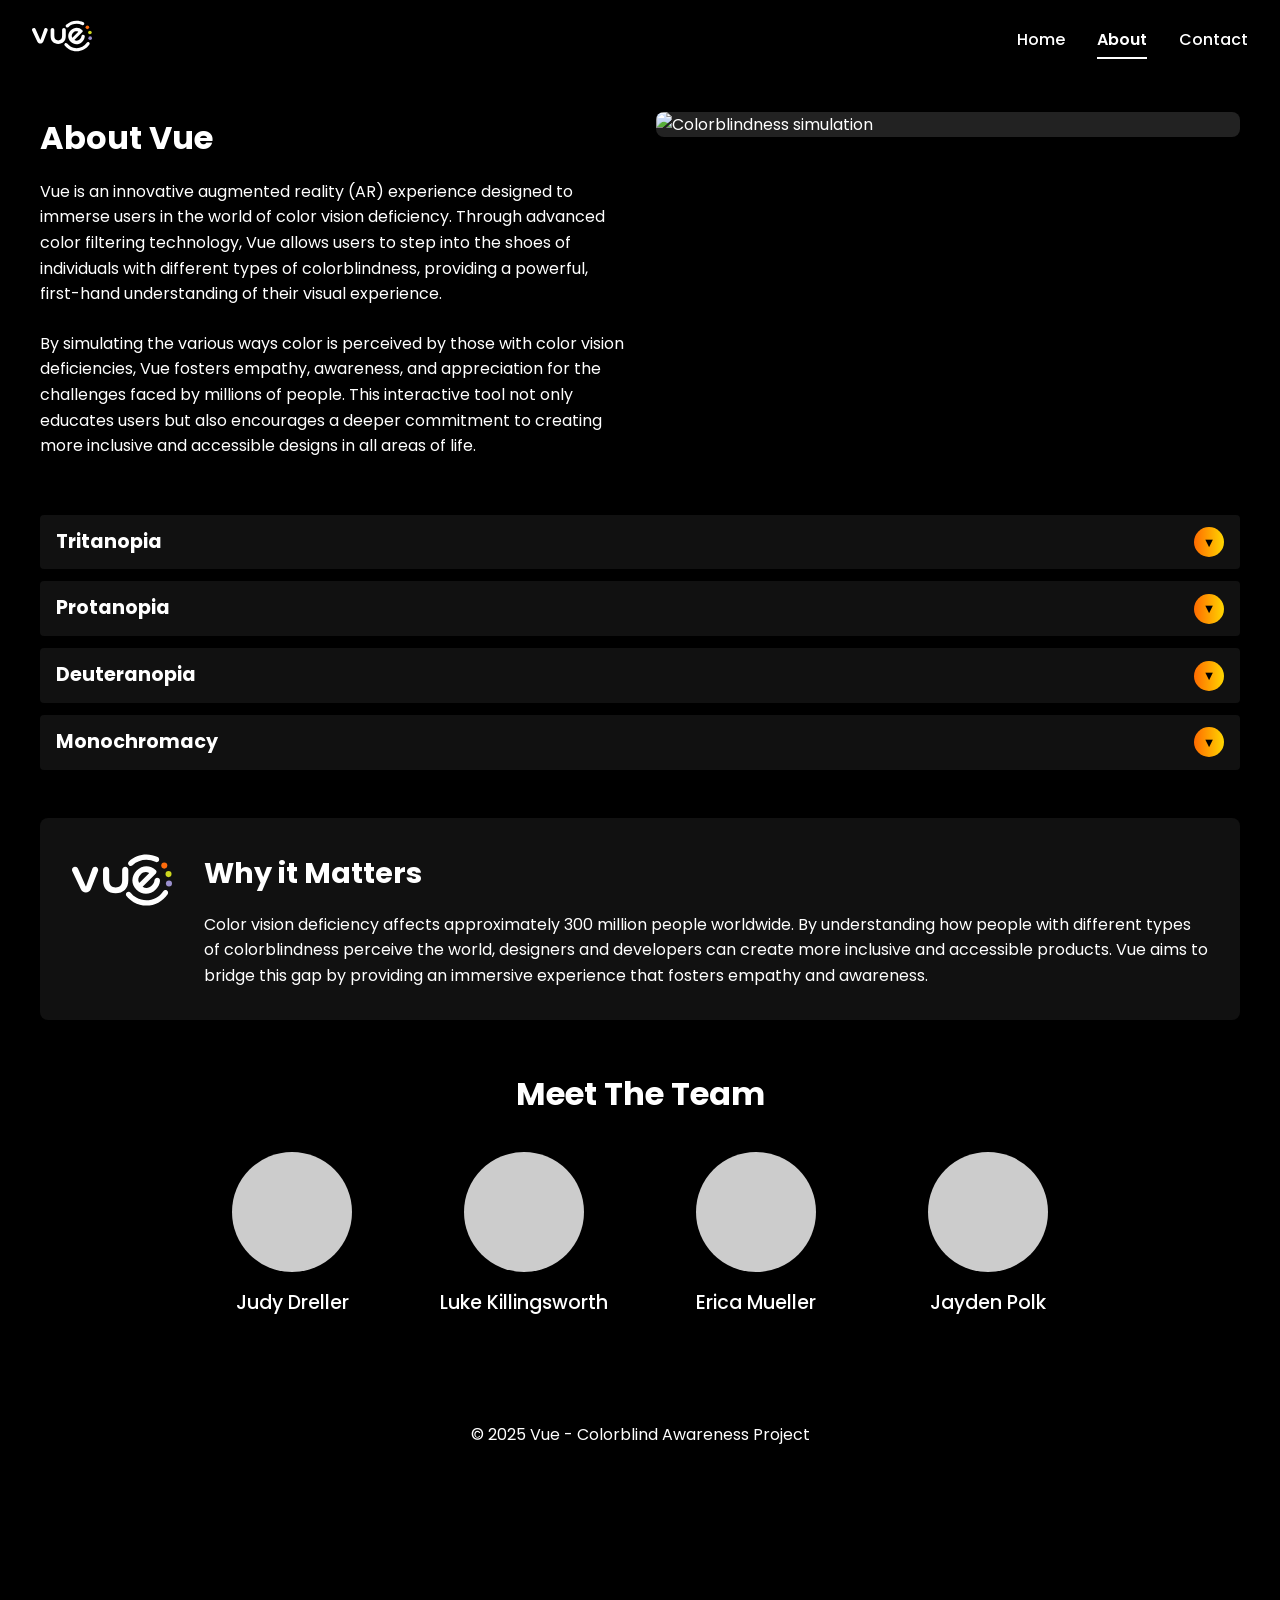
==== about.html @ 512e099f "updated thing" ====
<!DOCTYPE html>
<html lang="en">
<head>
    <meta charset="UTF-8">
    <meta name="viewport" content="width=device-width, initial-scale=1.0">
    <title>About - Vue Colorblind Awareness</title>
    <link rel="stylesheet" href="styles.css">
    <link rel="preconnect" href="https://fonts.googleapis.com">
    <link rel="preconnect" href="https://fonts.gstatic.com" crossorigin>
    <link href="https://fonts.googleapis.com/css2?family=Poppins:wght@400;500;600;700&display=swap" rel="stylesheet">
</head>
<body>
    <header>
        <div class="logo">
            <a href="index.html">
                <img src="Vue.svg" alt="Vue Logo" width="60" height="40">
            </a>
        </div>
        <nav>
            <ul>
                <li><a href="index.html">Home</a></li>
                <li><a href="about.html" class="active">About</a></li>
                <li><a href="contact.html">Contact</a></li>
            </ul>
        </nav>
    </header>

    <main>
        <!-- About Page -->
        <section class="page active">
            <div class="content-container">
                <div class="content-left">
                    <h2>About Vue</h2>
                    <p>Vue is an innovative augmented reality (AR) experience designed to immerse users in the world of color vision deficiency. Through advanced color filtering technology, Vue allows users to step into the shoes of individuals with different types of colorblindness, providing a powerful, first-hand understanding of their visual experience.</p>
                    <p>By simulating the various ways color is perceived by those with color vision deficiencies, Vue fosters empathy, awareness, and appreciation for the challenges faced by millions of people. This interactive tool not only educates users but also encourages a deeper commitment to creating more inclusive and accessible designs in all areas of life.</p>
                </div>
                <div class="content-right">
                    <div class="image-container">
                        <img src="Bruner_Headshot.jpg" alt="Colorblindness simulation" class="simulation-image">
                    </div>
                </div>
            </div>
            
            <!-- Colorblindness Types -->
            <div class="colorblindness-types">
                <div class="type-dropdown">
                    <div class="type-header">
                        <h3>Tritanopia</h3>
                        <button class="dropdown-toggle" data-type="tritanopia" aria-label="Toggle tritanopia information">▼</button>
                    </div>
                    <div class="type-content">
                        <p>Tritanopia is a rare form of color blindness that affects the perception of blue and yellow colors. People with tritanopia have difficulty distinguishing between blue and green colors, and yellow can appear as light gray or violet. This condition affects less than 0.1% of the population and is caused by the absence or dysfunction of blue-sensitive photoreceptors in the retina.</p>
                    </div>
                </div>
                
                <div class="type-dropdown">
                    <div class="type-header">
                        <h3>Protanopia</h3>
                        <button class="dropdown-toggle" data-type="protanopia" aria-label="Toggle protanopia information">▼</button>
                    </div>
                    <div class="type-content">
                        <p>Protanopia is a type of red-green color blindness where individuals have difficulty distinguishing between red and green colors. People with protanopia lack the long-wavelength sensitive cones in their retina, making reds appear darker and more like black. This condition affects approximately 1% of males and is much rarer in females due to its X-linked inheritance pattern.</p>
                    </div>
                </div>
                
                <div class="type-dropdown">
                    <div class="type-header">
                        <h3>Deuteranopia</h3>
                        <button class="dropdown-toggle" data-type="deuteranopia" aria-label="Toggle deuteranopia information">▼</button>
                    </div>
                    <div class="type-content">
                        <p>Deuteranopia is the most common form of color blindness, affecting about 1 in 12 men and 1 in 200 women worldwide. It's characterized by the inability to distinguish between red and green colors due to the absence of medium-wavelength sensitive cones in the retina. Unlike protanopia, people with deuteranopia don't perceive reds as darker, but still confuse reds and greens.</p>
                    </div>
                </div>
                
                <div class="type-dropdown">
                    <div class="type-header">
                        <h3>Monochromacy</h3>
                        <button class="dropdown-toggle" data-type="monochromacy" aria-label="Toggle monochromacy information">▼</button>
                    </div>
                    <div class="type-content">
                        <p>Monochromacy, also known as total color blindness, is an extremely rare condition where individuals can only see in shades of gray. People with monochromacy have no functioning cone cells in their retina, relying solely on rod cells which only detect light intensity, not color. This condition affects approximately 1 in 30,000 people and often comes with other vision problems like light sensitivity and poor visual acuity.</p>
                    </div>
                </div>
            </div>
            
            <!-- Why it Matters Section -->
            <div class="why-matters-section">
                <div class="logo-container">
                    <img src="Vue.svg" alt="Vue Logo" width="100" height="60">
                </div>
                <div class="matters-content">
                    <h2>Why it Matters</h2>
                    <p>Color vision deficiency affects approximately 300 million people worldwide. By understanding how people with different types of colorblindness perceive the world, designers and developers can create more inclusive and accessible products. Vue aims to bridge this gap by providing an immersive experience that fosters empathy and awareness.</p>
                </div>
            </div>
            
            <!-- Team Section -->
            <div class="team-section">
                <h2>Meet The Team</h2>
                <div class="team-members">
                    <div class="team-member">
                        <div class="member-photo"></div>
                        <h3>Judy Dreller</h3>
                    </div>
                    <div class="team-member">
                        <div class="member-photo"></div>
                        <h3>Luke Killingsworth</h3>
                    </div>
                    <div class="team-member">
                        <div class="member-photo"></div>
                        <h3>Erica Mueller</h3>
                    </div>
                    <div class="team-member">
                        <div class="member-photo"></div>
                        <h3>Jayden Polk</h3>
                    </div>
                </div>
            </div>
        </section>
    </main>

    <footer>
        <p>&copy; 2025 Vue - Colorblind Awareness Project</p>
    </footer>

    <script src="script.js"></script>
</body>
</html>
---- styles.css ----
/* Global Styles */
* {
    margin: 0;
    padding: 0;
    box-sizing: border-box;
}

body {
    font-family: 'Poppins', sans-serif;
    line-height: 1.6;
    color: #fff;
    background-color: #000;
}

a {
    text-decoration: none;
    color: inherit;
}

ul {
    list-style: none;
}

/* Header Styles */
header {
    display: flex;
    justify-content: space-between;
    align-items: center;
    padding: 1rem 2rem;
    background-color: #000;
}

.logo {
    display: flex;
    align-items: center;
}

nav ul {
    display: flex;
    gap: 2rem;
}

nav a {
    font-weight: 500;
    padding: 0.5rem 0;
    position: relative;
    transition: color 0.3s;
}

nav a:hover {
    color: #666;
}

nav a.active {
    font-weight: 600;
}

nav a.active::after {
    content: '';
    position: absolute;
    bottom: 0;
    left: 0;
    width: 100%;
    height: 2px;
    background-color: #fff;
}

/* Main Content Styles */
main {
    min-height: calc(100vh - 140px);
}

.page {
    padding: 2rem;
}

/* Home Page Styles */
.hero {
    display: flex;
    justify-content: center;
    align-items: center;
    height: 300px;
    background-color: #222;
    margin-bottom: 2rem;
}

.content-container {
    display: flex;
    gap: 2rem;
    max-width: 1200px;
    margin: 0 auto;
}

.content-left, .content-right {
    flex: 1;
}

.content-left h2 {
    font-size: 2rem;
    margin-bottom: 1rem;
}

.content-left p {
    margin-bottom: 1.5rem;
}

.cta-button {
    padding: 0.75rem 1.5rem;
    background: linear-gradient(90deg, #FF6B00 0%, #FFD600 100%);
    color: black;
    border: none;
    border-radius: 25px;
    font-weight: 500;
    cursor: pointer;
    transition: opacity 0.3s;
}

.cta-button:hover {
    opacity: 0.9;
}

.image-container {
    background-color: #222;
    border-radius: 8px;
    overflow: hidden;
}

.upload-container {
    padding: 1rem;
    background-color: #333;
    border-bottom: 1px solid #444;
    text-align: center;
}

.upload-label {
    display: inline-block;
    padding: 0.5rem 1rem;
    background: linear-gradient(90deg, #FF6B00 0%, #FFD600 100%);
    color: black;
    border-radius: 25px;
    cursor: pointer;
    transition: opacity 0.3s;
    margin-bottom: 0.5rem;
}

.upload-label:hover {
    opacity: 0.9;
}

.file-input {
    display: none;
}

.original-image {
    width: 100%;
    height: auto;
    display: block;
}

.filter-controls {
    display: flex;
    flex-wrap: wrap;
    gap: 0.5rem;
    padding: 1rem;
    background-color: #333;
}

.filter-btn {
    padding: 0.5rem 1rem;
    background-color: #555;
    color: #fff;
    border: none;
    border-radius: 25px;
    cursor: pointer;
    transition: all 0.3s;
}

.filter-btn:hover {
    background-color: #666;
}

.filter-btn.active {
    background: linear-gradient(90deg, #FF6B00 0%, #FFD600 100%);
    color: black;
}

/* About Page Styles */
.simulation-image {
    width: 100%;
    height: auto;
    display: block;
}

/* Colorblindness Types Section */
.colorblindness-types {
    max-width: 1200px;
    margin: 2rem auto;
}

.type-dropdown {
    margin-bottom: 0.75rem;
    border-radius: 4px;
    overflow: hidden;
}

.type-header {
    display: flex;
    justify-content: space-between;
    align-items: center;
    padding: 0.75rem 1rem;
    background-color: #111;
    cursor: pointer;
}

.type-header h3 {
    font-size: 1.2rem;
    margin: 0;
}

.dropdown-toggle {
    background: linear-gradient(90deg, #FF6B00 0%, #FFD600 100%);
    color: black;
    border: none;
    border-radius: 50%;
    width: 30px;
    height: 30px;
    font-size: 0.8rem;
    display: flex;
    align-items: center;
    justify-content: center;
    cursor: pointer;
    transition: transform 0.3s, opacity 0.3s;
}

.dropdown-toggle:hover {
    opacity: 0.9;
}

.dropdown-toggle.active {
    transform: rotate(180deg);
}

.type-content {
    background-color: #222;
    padding: 0;
    max-height: 0;
    overflow: hidden;
    transition: all 0.3s ease-in-out;
}

.type-content.active {
    padding: 1rem;
    max-height: 200px;
}

.type-content p {
    margin: 0;
    font-size: 0.95rem;
    line-height: 1.5;
}

/* Why it Matters Section */
.why-matters-section {
    display: flex;
    gap: 2rem;
    max-width: 1200px;
    margin: 3rem auto;
    padding: 2rem;
    background-color: #111;
    border-radius: 8px;
}

.logo-container {
    flex: 0 0 auto;
    display: flex;
    align-items: flex-start;
}

.matters-content {
    flex: 1;
}

.matters-content h2 {
    font-size: 1.8rem;
    margin-bottom: 1rem;
}

/* Team Section */
.team-section {
    max-width: 1200px;
    margin: 3rem auto;
    text-align: center;
}

.team-section h2 {
    font-size: 2rem;
    margin-bottom: 2rem;
}

.team-members {
    display: flex;
    justify-content: center;
    flex-wrap: wrap;
    gap: 2rem;
}

.team-member {
    flex: 0 0 200px;
}

.member-photo {
    width: 120px;
    height: 120px;
    border-radius: 50%;
    background-color: #ccc;
    margin: 0 auto 1rem;
}

.team-member h3 {
    font-size: 1.2rem;
    font-weight: 500;
}

/* Contact Page Styles */
.contact-container {
    max-width: 600px;
    margin: 0 auto;
    padding: 2rem;
    background-color: #fff;
    border-radius: 8px;
    color: #000;
}

.contact-header {
    margin-bottom: 1.5rem;
}

.contact-header h2 {
    font-size: 2rem;
    margin-bottom: 0.5rem;
}

.contact-form {
    width: 100%;
}

.message-area {
    width: 100%;
    padding: 1rem;
    border: none;
    border-radius: 8px;
    background-color: #ccc;
    font-family: inherit;
    margin-bottom: 1rem;
    min-height: 150px;
    resize: none;
}

.submit-btn {
    padding: 0.75rem 1.5rem;
    background: linear-gradient(90deg, #FF6B00 0%, #FFD600 100%);
    color: black;
    border: none;
    border-radius: 25px;
    font-weight: 500;
    cursor: pointer;
    transition: opacity 0.3s;
    width: 100%;
    text-align: center;
}

.submit-btn:hover {
    opacity: 0.9;
}

/* Footer Styles */
footer {
    text-align: center;
    padding: 1.5rem;
    background-color: #000;
    color: #fff;
}

/* Colorblindness Filters */
.protanopia {
    filter: url('#protanopia-filter');
}

.deuteranopia {
    filter: url('#deuteranopia-filter');
}

.tritanopia {
    filter: url('#tritanopia-filter');
}

.monochromacy {
    filter: url('#monochromacy-filter');
}

/* SVG Filters for Colorblindness Simulation */
.svg-filters {
    position: absolute;
    width: 0;
    height: 0;
}

/* Responsive Styles */
@media (max-width: 768px) {
    .content-container {
        flex-direction: column;
    }
    
    .hero {
        height: 200px;
    }
    
    .logo-large img {
        width: 150px;
        height: auto;
    }
    
    header {
        padding: 1rem;
    }
    
    nav ul {
        gap: 1rem;
    }
}

@media (max-width: 480px) {
    .hero {
        height: 150px;
    }
    
    .content-container {
        padding: 1rem;
    }
    
    .contact-container {
        padding: 1rem;
    }
    
    nav ul {
        gap: 0.5rem;
    }
}
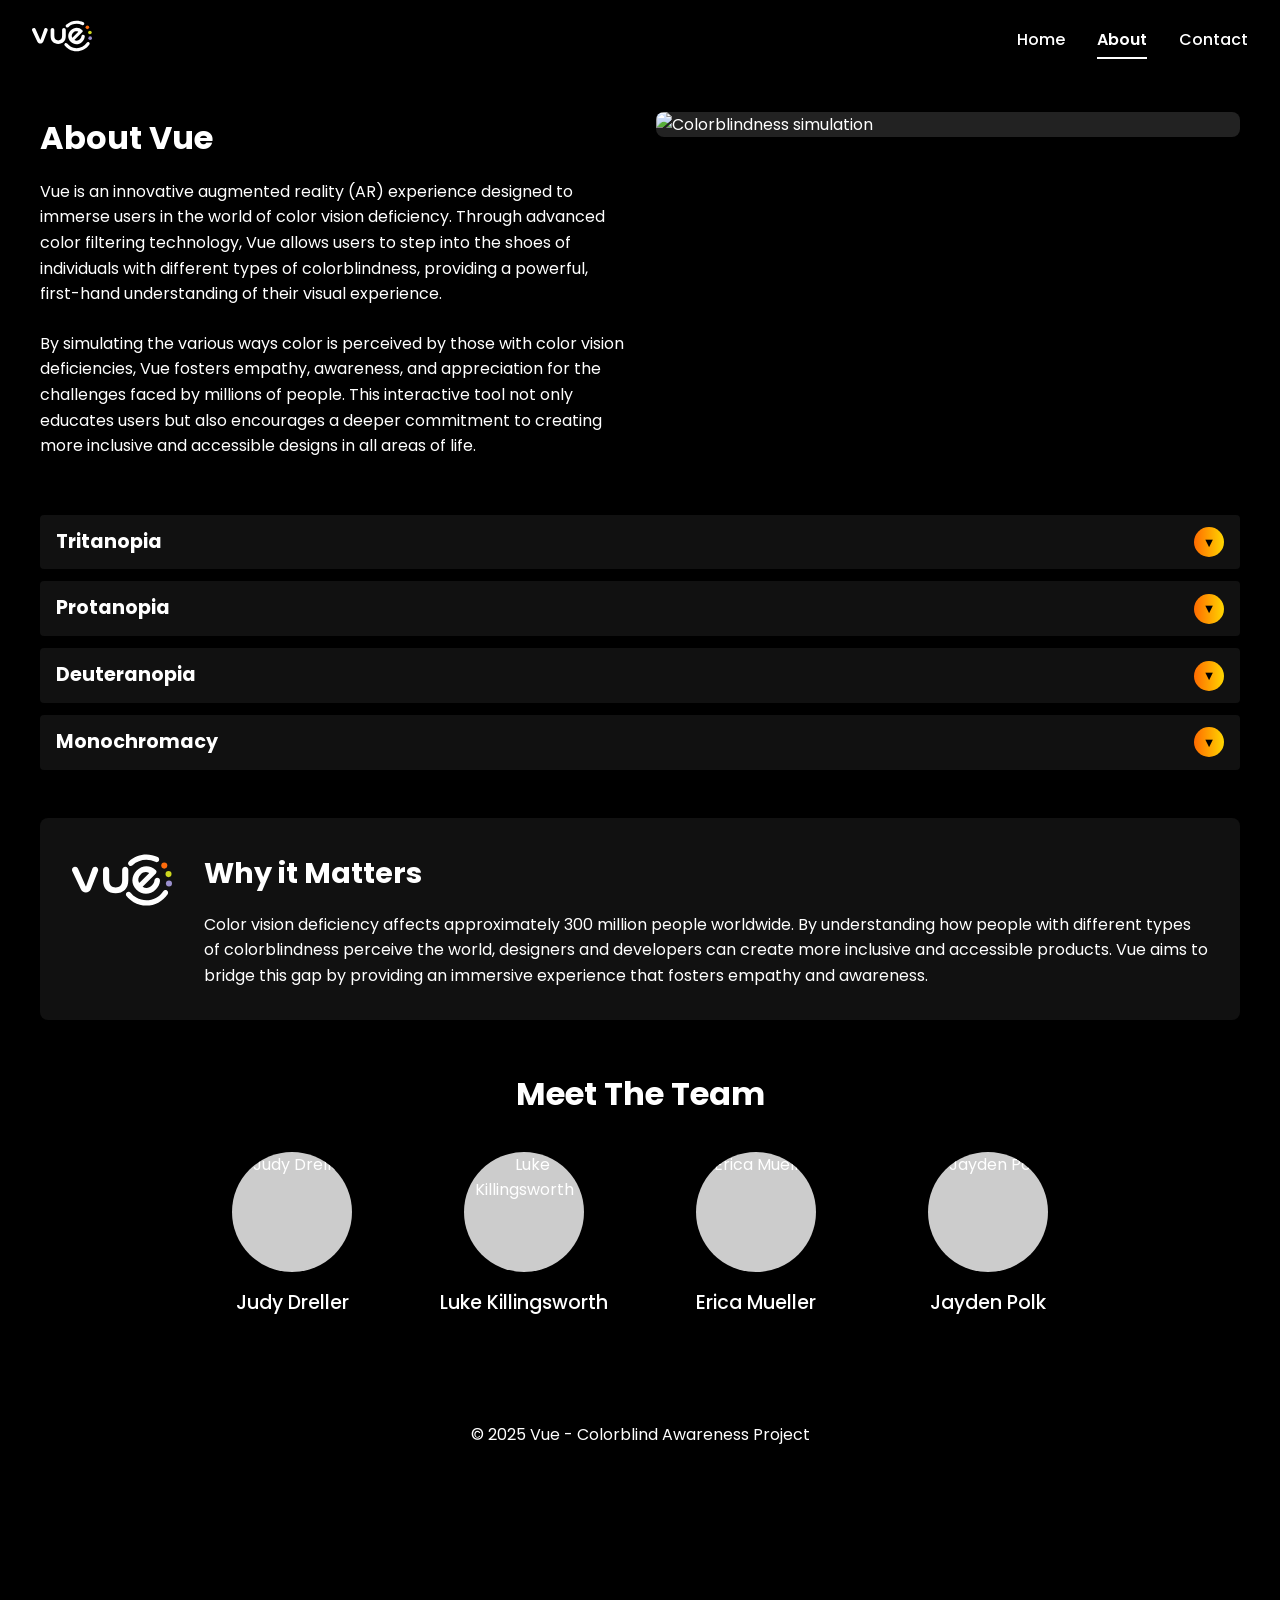
==== commit b35fc939: "updated about" ====
--- a/about.html
+++ b/about.html
@@ -100,19 +100,27 @@
                 <h2>Meet The Team</h2>
                 <div class="team-members">
                     <div class="team-member">
-                        <div class="member-photo"></div>
+                        <div class="member-photo">
+                            <img src="Bruner_Headshot.jpg" alt="Judy Dreller">
+                        </div>
                         <h3>Judy Dreller</h3>
                     </div>
                     <div class="team-member">
-                        <div class="member-photo"></div>
+                        <div class="member-photo">
+                            <img src="Bruner_Headshot.jpg" alt="Luke Killingsworth">
+                        </div>
                         <h3>Luke Killingsworth</h3>
                     </div>
                     <div class="team-member">
-                        <div class="member-photo"></div>
+                        <div class="member-photo">
+                            <img src="Bruner_Headshot.jpg" alt="Erica Mueller">
+                        </div>
                         <h3>Erica Mueller</h3>
                     </div>
                     <div class="team-member">
-                        <div class="member-photo"></div>
+                        <div class="member-photo">
+                            <img src="Bruner_Headshot.jpg" alt="Jayden Polk">
+                        </div>
                         <h3>Jayden Polk</h3>
                     </div>
                 </div>
--- a/styles.css
+++ b/styles.css
@@ -314,6 +314,20 @@
     border-radius: 50%;
     background-color: #ccc;
     margin: 0 auto 1rem;
+    overflow: hidden;
+    display: flex;
+    align-items: center;
+    justify-content: center;
+    position: relative;
+}
+
+.member-photo img {
+    width: 100%;
+    height: 100%;
+    object-fit: cover;
+    position: absolute;
+    top: 0;
+    left: 0;
 }
 
 .team-member h3 {
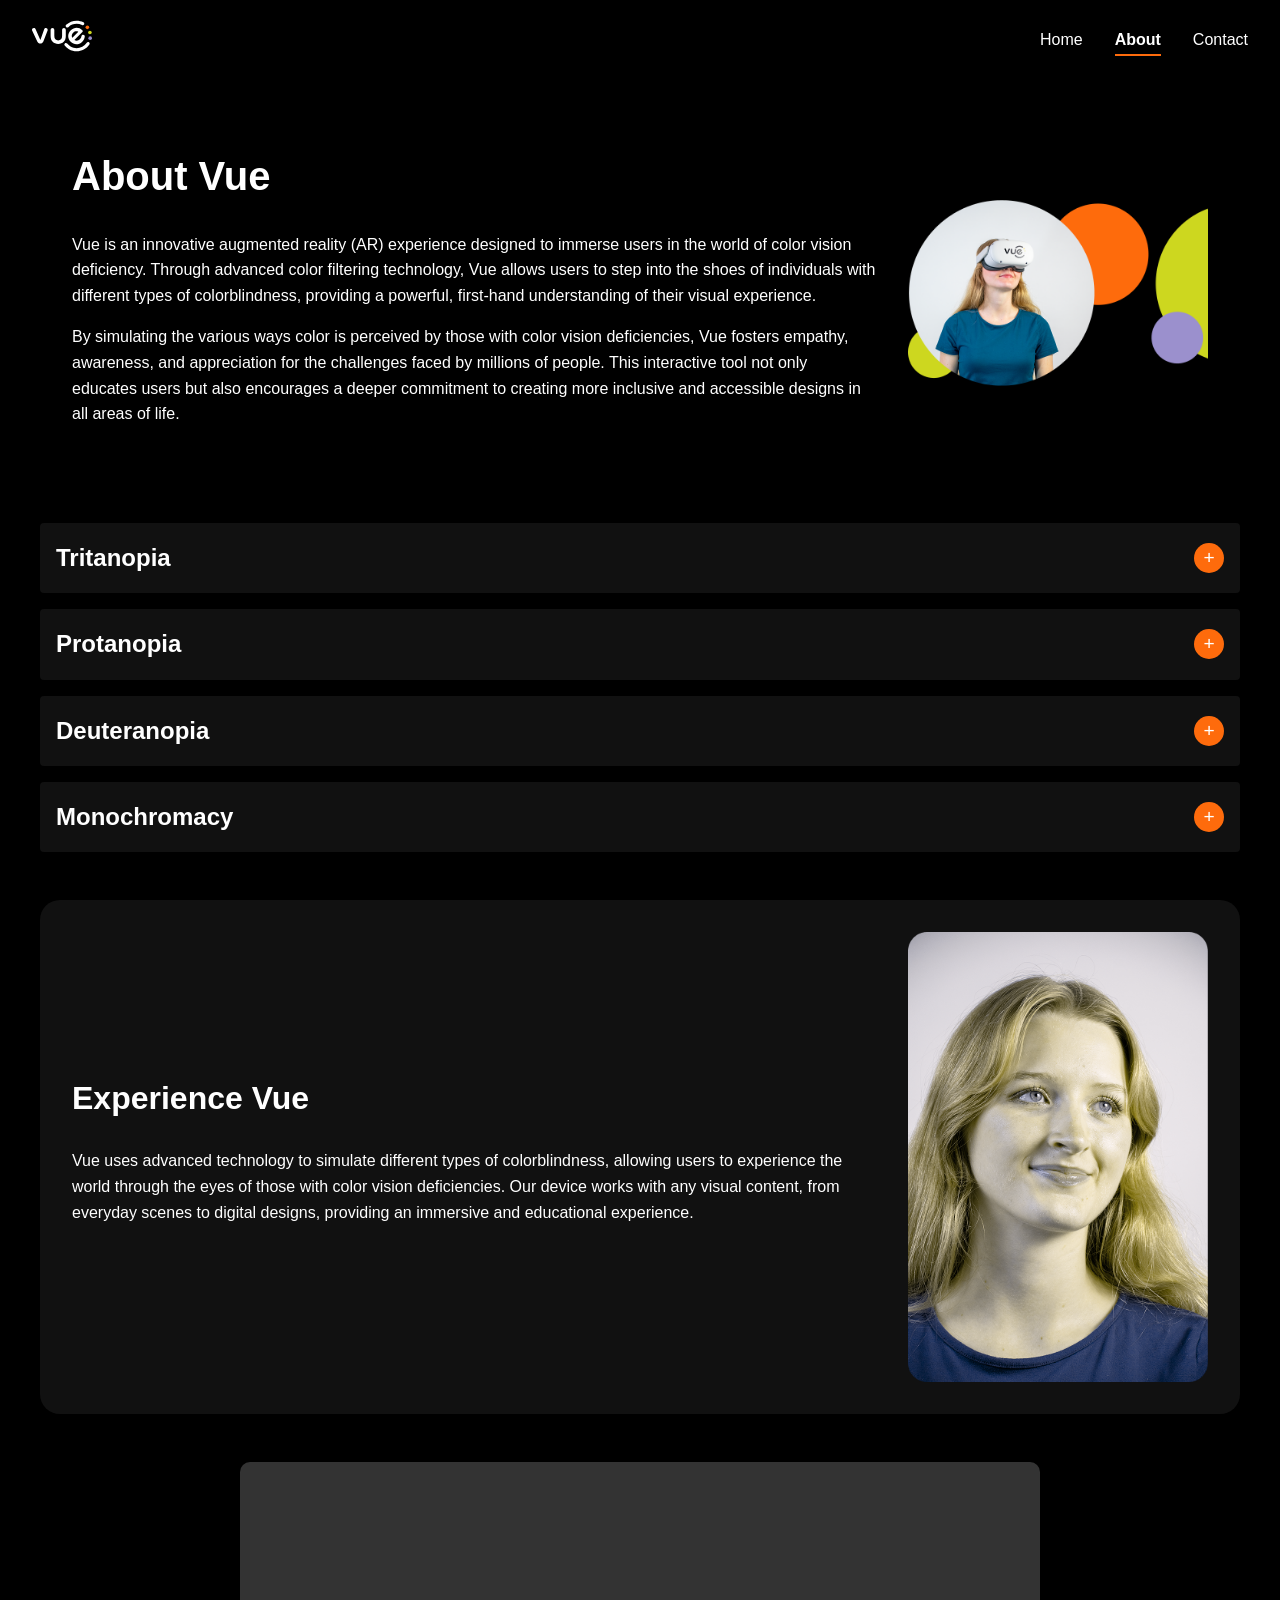
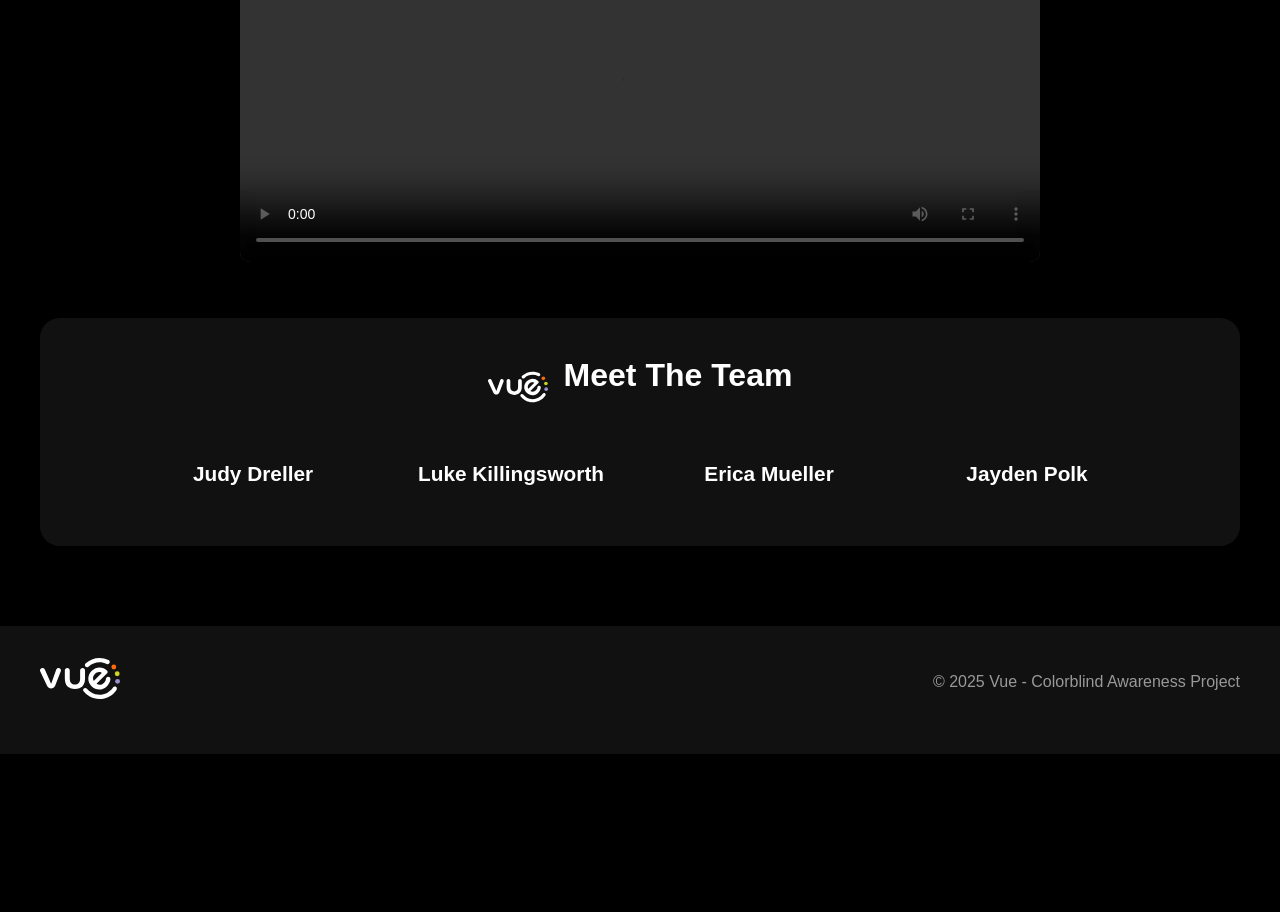
==== commit fe267a36: "Updates Updated all pages" ====
--- a/about.html
+++ b/about.html
@@ -8,6 +8,8 @@
     <link rel="preconnect" href="https://fonts.googleapis.com">
     <link rel="preconnect" href="https://fonts.gstatic.com" crossorigin>
     <link href="https://fonts.googleapis.com/css2?family=Poppins:wght@400;500;600;700&display=swap" rel="stylesheet">
+    <link href="https://fonts.cdnfonts.com/css/all-round-gothic" rel="stylesheet">
+    <link href="https://fonts.cdnfonts.com/css/futura-pt" rel="stylesheet">
 </head>
 <body>
     <header>
@@ -27,17 +29,15 @@
 
     <main>
         <!-- About Page -->
-        <section class="page active">
-            <div class="content-container">
-                <div class="content-left">
-                    <h2>About Vue</h2>
+        <section class="page active about-page">
+            <div class="about-hero">
+                <div class="about-hero-content">
+                    <h1>About Vue</h1>
                     <p>Vue is an innovative augmented reality (AR) experience designed to immerse users in the world of color vision deficiency. Through advanced color filtering technology, Vue allows users to step into the shoes of individuals with different types of colorblindness, providing a powerful, first-hand understanding of their visual experience.</p>
                     <p>By simulating the various ways color is perceived by those with color vision deficiencies, Vue fosters empathy, awareness, and appreciation for the challenges faced by millions of people. This interactive tool not only educates users but also encourages a deeper commitment to creating more inclusive and accessible designs in all areas of life.</p>
                 </div>
-                <div class="content-right">
-                    <div class="image-container">
-                        <img src="Bruner_Headshot.jpg" alt="Colorblindness simulation" class="simulation-image">
-                    </div>
+                <div class="about-hero-image">
+                    <img src="Group 20.png" alt="Vue device" class="about-image">
                 </div>
             </div>
             
@@ -46,7 +46,7 @@
                 <div class="type-dropdown">
                     <div class="type-header">
                         <h3>Tritanopia</h3>
-                        <button class="dropdown-toggle" data-type="tritanopia" aria-label="Toggle tritanopia information">▼</button>
+                        <button class="dropdown-toggle" data-type="tritanopia">+</button>
                     </div>
                     <div class="type-content">
                         <p>Tritanopia is a rare form of color blindness that affects the perception of blue and yellow colors. People with tritanopia have difficulty distinguishing between blue and green colors, and yellow can appear as light gray or violet. This condition affects less than 0.1% of the population and is caused by the absence or dysfunction of blue-sensitive photoreceptors in the retina.</p>
@@ -56,7 +56,7 @@
                 <div class="type-dropdown">
                     <div class="type-header">
                         <h3>Protanopia</h3>
-                        <button class="dropdown-toggle" data-type="protanopia" aria-label="Toggle protanopia information">▼</button>
+                        <button class="dropdown-toggle" data-type="protanopia">+</button>
                     </div>
                     <div class="type-content">
                         <p>Protanopia is a type of red-green color blindness where individuals have difficulty distinguishing between red and green colors. People with protanopia lack the long-wavelength sensitive cones in their retina, making reds appear darker and more like black. This condition affects approximately 1% of males and is much rarer in females due to its X-linked inheritance pattern.</p>
@@ -66,7 +66,7 @@
                 <div class="type-dropdown">
                     <div class="type-header">
                         <h3>Deuteranopia</h3>
-                        <button class="dropdown-toggle" data-type="deuteranopia" aria-label="Toggle deuteranopia information">▼</button>
+                        <button class="dropdown-toggle" data-type="deuteranopia">+</button>
                     </div>
                     <div class="type-content">
                         <p>Deuteranopia is the most common form of color blindness, affecting about 1 in 12 men and 1 in 200 women worldwide. It's characterized by the inability to distinguish between red and green colors due to the absence of medium-wavelength sensitive cones in the retina. Unlike protanopia, people with deuteranopia don't perceive reds as darker, but still confuse reds and greens.</p>
@@ -76,7 +76,7 @@
                 <div class="type-dropdown">
                     <div class="type-header">
                         <h3>Monochromacy</h3>
-                        <button class="dropdown-toggle" data-type="monochromacy" aria-label="Toggle monochromacy information">▼</button>
+                        <button class="dropdown-toggle" data-type="monochromacy">+</button>
                     </div>
                     <div class="type-content">
                         <p>Monochromacy, also known as total color blindness, is an extremely rare condition where individuals can only see in shades of gray. People with monochromacy have no functioning cone cells in their retina, relying solely on rod cells which only detect light intensity, not color. This condition affects approximately 1 in 30,000 people and often comes with other vision problems like light sensitivity and poor visual acuity.</p>
@@ -84,43 +84,42 @@
                 </div>
             </div>
             
-            <!-- Why it Matters Section -->
-            <div class="why-matters-section">
-                <div class="logo-container">
-                    <img src="Vue.svg" alt="Vue Logo" width="100" height="60">
+            <!-- Pilestone Section -->
+            <div class="pilestone-section">
+                <div class="pilestone-content">
+                    <h2>Experience Vue</h2>
+                    <p>Vue uses advanced technology to simulate different types of colorblindness, allowing users to experience the world through the eyes of those with color vision deficiencies. Our device works with any visual content, from everyday scenes to digital designs, providing an immersive and educational experience.</p>
                 </div>
-                <div class="matters-content">
-                    <h2>Why it Matters</h2>
-                    <p>Color vision deficiency affects approximately 300 million people worldwide. By understanding how people with different types of colorblindness perceive the world, designers and developers can create more inclusive and accessible products. Vue aims to bridge this gap by providing an immersive experience that fosters empathy and awareness.</p>
+                <div class="pilestone-image">
+                    <img src="pilestone (1) 1.png" alt="Vue device" class="pilestone-img">
                 </div>
+            </div>
+            
+            <!-- Video Section -->
+            <div class="video-section">
+                <video controls>
+                    <source src="ProjectVue_short.mp4" type="video/mp4">
+                    Your browser does not support the video tag.
+                </video>
             </div>
             
             <!-- Team Section -->
             <div class="team-section">
-                <h2>Meet The Team</h2>
+                <div class="team-header">
+                    <img src="Vue.svg" alt="Vue Logo" class="team-logo">
+                    <h2>Meet The Team</h2>
+                </div>
                 <div class="team-members">
                     <div class="team-member">
-                        <div class="member-photo">
-                            <img src="Bruner_Headshot.jpg" alt="Judy Dreller">
-                        </div>
                         <h3>Judy Dreller</h3>
                     </div>
                     <div class="team-member">
-                        <div class="member-photo">
-                            <img src="Bruner_Headshot.jpg" alt="Luke Killingsworth">
-                        </div>
                         <h3>Luke Killingsworth</h3>
                     </div>
                     <div class="team-member">
-                        <div class="member-photo">
-                            <img src="Bruner_Headshot.jpg" alt="Erica Mueller">
-                        </div>
                         <h3>Erica Mueller</h3>
                     </div>
                     <div class="team-member">
-                        <div class="member-photo">
-                            <img src="Bruner_Headshot.jpg" alt="Jayden Polk">
-                        </div>
                         <h3>Jayden Polk</h3>
                     </div>
                 </div>
@@ -129,7 +128,14 @@
     </main>
 
     <footer>
-        <p>&copy; 2025 Vue - Colorblind Awareness Project</p>
+        <div class="footer-content">
+            <div class="footer-logo">
+                <img src="Vue.svg" alt="Vue Logo" width="80">
+            </div>
+            <div class="footer-info">
+                <p>&copy; 2025 Vue - Colorblind Awareness Project</p>
+            </div>
+        </div>
     </footer>
 
     <script src="script.js"></script>
--- a/styles.css
+++ b/styles.css
@@ -6,10 +6,10 @@
 }
 
 body {
-    font-family: 'Poppins', sans-serif;
+    font-family: 'Futura PT', 'Futura', sans-serif;
     line-height: 1.6;
-    color: #fff;
-    background-color: #000;
+    color: #FFFFFF;
+    background-color: #000000;
 }
 
 a {
@@ -21,13 +21,38 @@
     list-style: none;
 }
 
+h1, h2, h3 {
+    font-family: 'All Round Gothic', sans-serif;
+    margin-bottom: 1.5rem;
+    font-weight: 700;
+}
+
+h1 {
+    font-size: 2.5rem;
+}
+
+h2 {
+    font-size: 2rem;
+}
+
+h3 {
+    font-size: 1.5rem;
+}
+
+p {
+    margin-bottom: 1rem;
+}
+
 /* Header Styles */
 header {
     display: flex;
     justify-content: space-between;
     align-items: center;
     padding: 1rem 2rem;
-    background-color: #000;
+    background-color: #000000;
+    position: sticky;
+    top: 0;
+    z-index: 100;
 }
 
 .logo {
@@ -48,7 +73,7 @@
 }
 
 nav a:hover {
-    color: #666;
+    color: #CDD71F;
 }
 
 nav a.active {
@@ -62,7 +87,7 @@
     left: 0;
     width: 100%;
     height: 2px;
-    background-color: #fff;
+    background-color: #FE6B0C;
 }
 
 /* Main Content Styles */
@@ -74,131 +99,249 @@
     padding: 2rem;
 }
 
-/* Home Page Styles */
-.hero {
-    display: flex;
-    justify-content: center;
-    align-items: center;
-    height: 300px;
-    background-color: #222;
-    margin-bottom: 2rem;
-}
-
-.content-container {
-    display: flex;
-    gap: 2rem;
-    max-width: 1200px;
-    margin: 0 auto;
-}
-
-.content-left, .content-right {
-    flex: 1;
-}
-
-.content-left h2 {
-    font-size: 2rem;
-    margin-bottom: 1rem;
-}
-
-.content-left p {
-    margin-bottom: 1.5rem;
-}
-
-.cta-button {
+/* Button Styles */
+.btn-primary {
+    display: inline-block;
     padding: 0.75rem 1.5rem;
-    background: linear-gradient(90deg, #FF6B00 0%, #FFD600 100%);
-    color: black;
+    background-color: #000000;
+    color: #FFFFFF;
     border: none;
     border-radius: 25px;
-    font-weight: 500;
+    font-weight: bold;
     cursor: pointer;
     transition: opacity 0.3s;
-}
-
-.cta-button:hover {
+    font-family: 'All Round Gothic', sans-serif;
+    text-align: center;
+    margin-right: 1rem;
+    margin-bottom: 1rem;
+}
+
+.btn-primary:hover {
     opacity: 0.9;
 }
 
-.image-container {
-    background-color: #222;
-    border-radius: 8px;
-    overflow: hidden;
-}
-
-.upload-container {
-    padding: 1rem;
-    background-color: #333;
-    border-bottom: 1px solid #444;
-    text-align: center;
-}
-
-.upload-label {
-    display: inline-block;
-    padding: 0.5rem 1rem;
-    background: linear-gradient(90deg, #FF6B00 0%, #FFD600 100%);
-    color: black;
-    border-radius: 25px;
-    cursor: pointer;
-    transition: opacity 0.3s;
-    margin-bottom: 0.5rem;
-}
-
-.upload-label:hover {
-    opacity: 0.9;
-}
-
-.file-input {
-    display: none;
-}
-
-.original-image {
-    width: 100%;
-    height: auto;
-    display: block;
+/* Home Page Styles */
+.home-page {
+    background-color: #000000;
+}
+
+.hero-container {
+    display: flex;
+    flex-wrap: wrap;
+    align-items: center;
+    justify-content: space-between;
+    max-width: 1200px;
+    margin: 0 auto 3rem;
+    padding: 2rem;
+    background-image: url('Frame 36353 1.png');
+    background-size: cover;
+    background-position: center;
+    border-radius: 20px;
+    color: #FFFFFF;
+}
+
+.hero-content {
+    flex: 1;
+    min-width: 300px;
+    padding-right: 2rem;
+    background-color: rgba(0, 0, 0, 0.7);
+    padding: 2rem;
+    border-radius: 10px;
+}
+
+.hero-image {
+    flex: 0 0 300px;
+    display: flex;
+    justify-content: center;
+    align-items: center;
+}
+
+.circular-image {
+    width: 300px;
+    height: 300px;
+    border-radius: 50%;
+    object-fit: cover;
+    border: 5px solid #FE6B0C;
+}
+
+.hero-buttons {
+    margin-top: 1.5rem;
+}
+
+/* Simulator Section */
+.simulator-section {
+    max-width: 1200px;
+    margin: 0 auto;
+    padding: 2rem;
+    background-color: #111;
+    border-radius: 20px;
+}
+
+.simulator-section h2 {
+    text-align: center;
+    margin-bottom: 1rem;
+    color: #CDD71F;
+}
+
+.simulator-section p {
+    text-align: center;
+    margin-bottom: 2rem;
 }
 
 .filter-controls {
     display: flex;
     flex-wrap: wrap;
-    gap: 0.5rem;
-    padding: 1rem;
-    background-color: #333;
+    justify-content: center;
+    gap: 1rem;
+    margin-bottom: 2rem;
 }
 
 .filter-btn {
     padding: 0.5rem 1rem;
-    background-color: #555;
-    color: #fff;
+    background-color: #333;
+    color: #FFFFFF;
     border: none;
     border-radius: 25px;
     cursor: pointer;
     transition: all 0.3s;
+    font-family: 'All Round Gothic', sans-serif;
+    font-weight: 500;
 }
 
 .filter-btn:hover {
-    background-color: #666;
+    background-color: #444;
 }
 
 .filter-btn.active {
-    background: linear-gradient(90deg, #FF6B00 0%, #FFD600 100%);
-    color: black;
-}
-
-/* About Page Styles */
-.simulation-image {
+    background-color: #FE6B0C;
+    color: #FFFFFF;
+    font-weight: bold;
+}
+
+.simulation-container {
+    background-color: #222;
+    border-radius: 10px;
+    overflow: hidden;
+    padding: 1rem;
+}
+
+.simulation-images {
+    margin-bottom: 1.5rem;
+}
+
+.image-pair {
+    display: flex;
+    flex-wrap: wrap;
+    justify-content: center;
+    gap: 2rem;
+}
+
+.image-wrapper {
+    flex: 1;
+    min-width: 300px;
+    text-align: center;
+}
+
+.image-wrapper img {
     width: 100%;
     height: auto;
-    display: block;
+    border-radius: 8px;
+    margin-bottom: 0.5rem;
+}
+
+.simulator-actions {
+    display: flex;
+    justify-content: space-between;
+    align-items: center;
+    gap: 1rem;
+    padding: 1rem;
+    background-color: #333;
+    border-radius: 8px;
+}
+
+.upload-container {
+    flex: 1;
+    text-align: center;
+}
+
+.upload-label {
+    display: inline-block;
+    padding: 0.75rem 1.5rem;
+    background-color: #000000;
+    color: #FFFFFF;
+    border-radius: 25px;
+    cursor: pointer;
+    transition: opacity 0.3s;
+    font-weight: bold;
+    font-family: 'Futura PT', 'Futura', sans-serif;
+}
+
+.upload-label:hover {
+    opacity: 0.9;
+}
+
+.file-input {
+    display: none;
+}
+
+.save-btn {
+    padding: 0.75rem 1.5rem;
+    background-color: #000000;
+    color: #FFFFFF;
+    border: none;
+    border-radius: 25px;
+    font-weight: bold;
+    cursor: pointer;
+    transition: opacity 0.3s;
+    font-family: 'Futura PT', 'Futura', sans-serif;
+}
+
+.save-btn:hover {
+    opacity: 0.9;
+}
+
+/* About Page Styles */
+.about-page {
+    background-color: #000000;
+}
+
+.about-hero {
+    display: flex;
+    flex-wrap: wrap;
+    align-items: center;
+    justify-content: space-between;
+    max-width: 1200px;
+    margin: 0 auto 3rem;
+    padding: 2rem;
+}
+
+.about-hero-content {
+    flex: 1;
+    min-width: 300px;
+    padding-right: 2rem;
+}
+
+.about-hero-image {
+    flex: 0 0 300px;
+    display: flex;
+    justify-content: center;
+    align-items: center;
+}
+
+.about-image {
+    max-width: 100%;
+    height: auto;
+    border-radius: 10px;
 }
 
 /* Colorblindness Types Section */
 .colorblindness-types {
     max-width: 1200px;
-    margin: 2rem auto;
+    margin: 0 auto 3rem;
 }
 
 .type-dropdown {
-    margin-bottom: 0.75rem;
+    margin-bottom: 1rem;
     border-radius: 4px;
     overflow: hidden;
 }
@@ -207,29 +350,29 @@
     display: flex;
     justify-content: space-between;
     align-items: center;
-    padding: 0.75rem 1rem;
+    padding: 1rem;
     background-color: #111;
     cursor: pointer;
 }
 
 .type-header h3 {
-    font-size: 1.2rem;
     margin: 0;
+    color: #FFFFFF;
 }
 
 .dropdown-toggle {
-    background: linear-gradient(90deg, #FF6B00 0%, #FFD600 100%);
-    color: black;
+    background-color: #FE6B0C;
+    color: #FFFFFF;
     border: none;
     border-radius: 50%;
     width: 30px;
     height: 30px;
-    font-size: 0.8rem;
+    font-size: 1.2rem;
     display: flex;
     align-items: center;
     justify-content: center;
     cursor: pointer;
-    transition: transform 0.3s, opacity 0.3s;
+    transition: transform 0.3s;
 }
 
 .dropdown-toggle:hover {
@@ -237,7 +380,7 @@
 }
 
 .dropdown-toggle.active {
-    transform: rotate(180deg);
+    transform: rotate(45deg);
 }
 
 .type-content {
@@ -250,149 +393,211 @@
 
 .type-content.active {
     padding: 1rem;
-    max-height: 200px;
-}
-
-.type-content p {
-    margin: 0;
-    font-size: 0.95rem;
-    line-height: 1.5;
-}
-
-/* Why it Matters Section */
-.why-matters-section {
-    display: flex;
-    gap: 2rem;
+    max-height: 300px;
+}
+
+/* Pilestone Section */
+.pilestone-section {
+    display: flex;
+    flex-wrap: wrap;
+    align-items: center;
+    justify-content: space-between;
     max-width: 1200px;
     margin: 3rem auto;
     padding: 2rem;
     background-color: #111;
-    border-radius: 8px;
-}
-
-.logo-container {
-    flex: 0 0 auto;
-    display: flex;
-    align-items: flex-start;
-}
-
-.matters-content {
+    border-radius: 20px;
+}
+
+.pilestone-content {
     flex: 1;
-}
-
-.matters-content h2 {
-    font-size: 1.8rem;
-    margin-bottom: 1rem;
+    min-width: 300px;
+    padding-right: 2rem;
+}
+
+.pilestone-image {
+    flex: 0 0 300px;
+    display: flex;
+    justify-content: center;
+    align-items: center;
+}
+
+.pilestone-img {
+    max-width: 100%;
+    height: auto;
+    border-radius: 10px;
+}
+
+/* Video Section */
+.video-section {
+    max-width: 800px;
+    margin: 3rem auto;
+    text-align: center;
+}
+
+.video-section video {
+    width: 100%;
+    border-radius: 10px;
+    box-shadow: 0 5px 15px rgba(0, 0, 0, 0.3);
 }
 
 /* Team Section */
 .team-section {
     max-width: 1200px;
     margin: 3rem auto;
-    text-align: center;
-}
-
-.team-section h2 {
-    font-size: 2rem;
+    padding: 2rem;
+    background-color: #111;
+    border-radius: 20px;
+    text-align: center;
+}
+
+.team-header {
+    display: flex;
+    align-items: center;
+    justify-content: center;
     margin-bottom: 2rem;
 }
 
+.team-logo {
+    width: 60px;
+    height: 40px;
+    margin-right: 1rem;
+}
+
 .team-members {
-    display: flex;
-    justify-content: center;
+    display: grid;
+    grid-template-columns: repeat(auto-fit, minmax(200px, 1fr));
+    gap: 2rem;
+    max-width: 1000px;
+    margin: 0 auto;
+}
+
+.team-member {
+    text-align: center;
+}
+
+.team-member h3 {
+    font-size: 1.3rem;
+    color: #FFFFFF;
+}
+
+/* Contact Page Styles */
+.contact-page {
+    background-color: #000000;
+}
+
+.contact-container {
+    display: flex;
     flex-wrap: wrap;
-    gap: 2rem;
-}
-
-.team-member {
-    flex: 0 0 200px;
-}
-
-.member-photo {
-    width: 120px;
-    height: 120px;
-    border-radius: 50%;
-    background-color: #ccc;
-    margin: 0 auto 1rem;
+    max-width: 1200px;
+    margin: 0 auto;
+    background-color: #111;
+    border-radius: 20px;
     overflow: hidden;
-    display: flex;
-    align-items: center;
-    justify-content: center;
-    position: relative;
-}
-
-.member-photo img {
-    width: 100%;
-    height: 100%;
-    object-fit: cover;
-    position: absolute;
-    top: 0;
-    left: 0;
-}
-
-.team-member h3 {
-    font-size: 1.2rem;
-    font-weight: 500;
-}
-
-/* Contact Page Styles */
-.contact-container {
-    max-width: 600px;
-    margin: 0 auto;
-    padding: 2rem;
-    background-color: #fff;
-    border-radius: 8px;
-    color: #000;
+    color: #FFFFFF;
+}
+
+.contact-content {
+    flex: 1;
+    min-width: 300px;
+    padding: 2rem;
 }
 
 .contact-header {
-    margin-bottom: 1.5rem;
-}
-
-.contact-header h2 {
-    font-size: 2rem;
-    margin-bottom: 0.5rem;
+    margin-bottom: 2rem;
+    text-align: center;
+}
+
+.contact-logo {
+    width: 80px;
+    height: auto;
+    margin-bottom: 1rem;
 }
 
 .contact-form {
     width: 100%;
 }
 
-.message-area {
+.form-group {
+    margin-bottom: 1.5rem;
+}
+
+.form-group label {
+    display: block;
+    margin-bottom: 0.5rem;
+    font-weight: 500;
+}
+
+.form-group input,
+.form-group textarea {
     width: 100%;
-    padding: 1rem;
+    padding: 0.75rem;
     border: none;
     border-radius: 8px;
-    background-color: #ccc;
+    background-color: #222;
+    color: #FFFFFF;
     font-family: inherit;
-    margin-bottom: 1rem;
+}
+
+.message-area {
     min-height: 150px;
-    resize: none;
+    resize: vertical;
 }
 
 .submit-btn {
     padding: 0.75rem 1.5rem;
-    background: linear-gradient(90deg, #FF6B00 0%, #FFD600 100%);
-    color: black;
+    background-color: #FE6B0C;
+    color: #FFFFFF;
     border: none;
     border-radius: 25px;
-    font-weight: 500;
+    font-weight: bold;
     cursor: pointer;
-    transition: opacity 0.3s;
+    transition: background-color 0.3s;
     width: 100%;
     text-align: center;
+    font-family: 'All Round Gothic', sans-serif;
 }
 
 .submit-btn:hover {
     opacity: 0.9;
 }
 
+.contact-image {
+    flex: 1;
+    min-width: 300px;
+    display: flex;
+    align-items: center;
+    justify-content: center;
+    padding: 2rem;
+}
+
+.contact-hero-image {
+    max-width: 100%;
+    height: auto;
+    border-radius: 10px;
+}
+
 /* Footer Styles */
 footer {
-    text-align: center;
-    padding: 1.5rem;
-    background-color: #000;
-    color: #fff;
+    background-color: #111;
+    padding: 2rem;
+}
+
+.footer-content {
+    display: flex;
+    flex-wrap: wrap;
+    align-items: center;
+    justify-content: space-between;
+    max-width: 1200px;
+    margin: 0 auto;
+}
+
+.footer-logo {
+    margin-bottom: 1rem;
+}
+
+.footer-info {
+    color: #999;
 }
 
 /* Colorblindness Filters */
@@ -421,17 +626,22 @@
 
 /* Responsive Styles */
 @media (max-width: 768px) {
-    .content-container {
+    .hero-container {
         flex-direction: column;
-    }
-    
-    .hero {
-        height: 200px;
-    }
-    
-    .logo-large img {
-        width: 150px;
-        height: auto;
+        text-align: center;
+    }
+    
+    .hero-content {
+        padding-right: 0;
+        margin-bottom: 2rem;
+    }
+    
+    .contact-container {
+        flex-direction: column;
+    }
+    
+    .contact-image {
+        order: -1;
     }
     
     header {
@@ -441,19 +651,33 @@
     nav ul {
         gap: 1rem;
     }
+    
+    .page {
+        padding: 1rem;
+    }
 }
 
 @media (max-width: 480px) {
-    .hero {
-        height: 150px;
-    }
-    
-    .content-container {
-        padding: 1rem;
-    }
-    
-    .contact-container {
-        padding: 1rem;
+    h1 {
+        font-size: 2rem;
+    }
+    
+    h2 {
+        font-size: 1.5rem;
+    }
+    
+    .filter-controls {
+        flex-direction: column;
+        align-items: center;
+    }
+    
+    .filter-btn {
+        width: 100%;
+        text-align: center;
+    }
+    
+    .image-pair {
+        flex-direction: column;
     }
     
     nav ul {
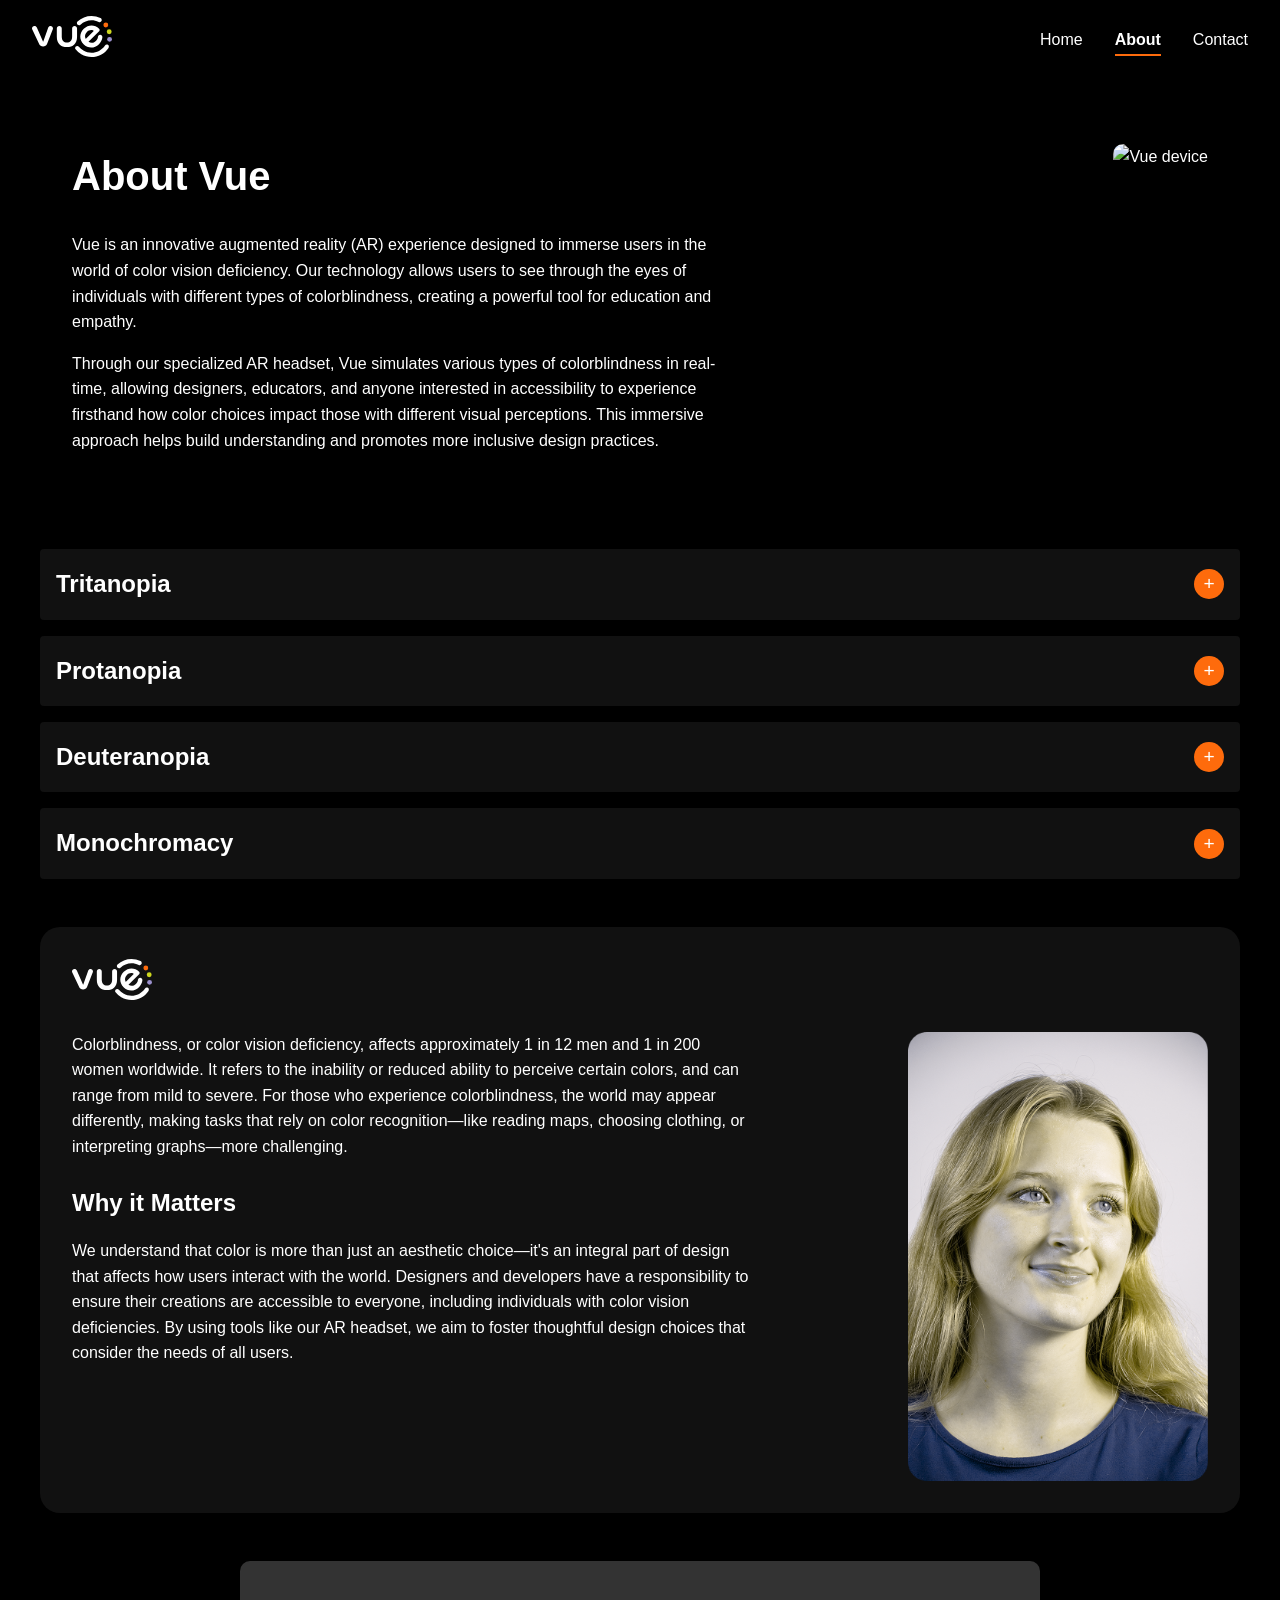
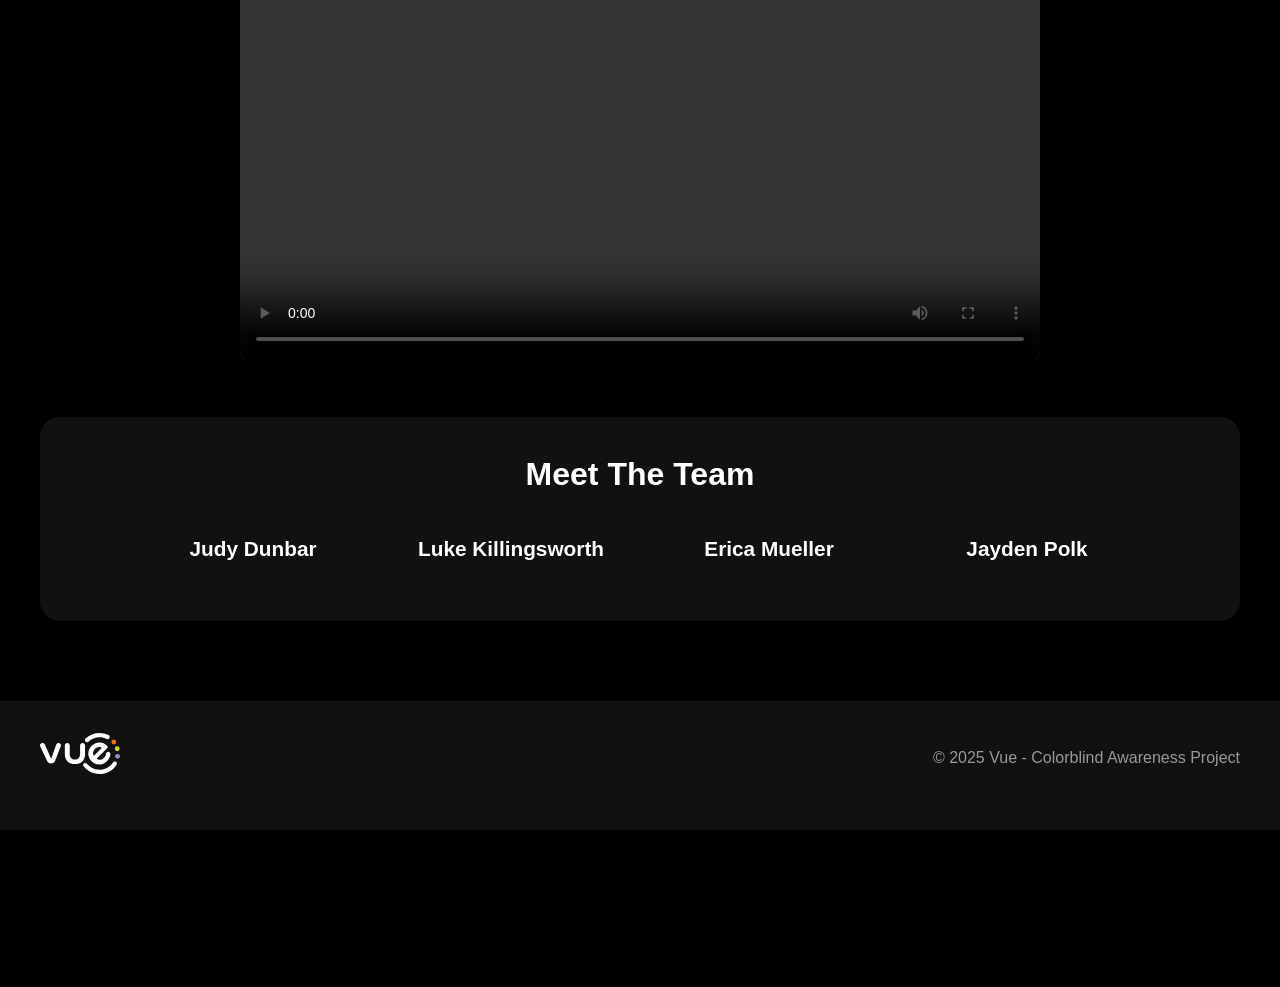
==== commit a9110959: "updates_420 blazedddd it" ====
--- a/about.html
+++ b/about.html
@@ -33,11 +33,11 @@
             <div class="about-hero">
                 <div class="about-hero-content">
                     <h1>About Vue</h1>
-                    <p>Vue is an innovative augmented reality (AR) experience designed to immerse users in the world of color vision deficiency. Through advanced color filtering technology, Vue allows users to step into the shoes of individuals with different types of colorblindness, providing a powerful, first-hand understanding of their visual experience.</p>
-                    <p>By simulating the various ways color is perceived by those with color vision deficiencies, Vue fosters empathy, awareness, and appreciation for the challenges faced by millions of people. This interactive tool not only educates users but also encourages a deeper commitment to creating more inclusive and accessible designs in all areas of life.</p>
+                    <p>Vue is an innovative augmented reality (AR) experience designed to immerse users in the world of color vision deficiency. Our technology allows users to see through the eyes of individuals with different types of colorblindness, creating a powerful tool for education and empathy.</p>
+                    <p>Through our specialized AR headset, Vue simulates various types of colorblindness in real-time, allowing designers, educators, and anyone interested in accessibility to experience firsthand how color choices impact those with different visual perceptions. This immersive approach helps build understanding and promotes more inclusive design practices.</p>
                 </div>
                 <div class="about-hero-image">
-                    <img src="Group 20.png" alt="Vue device" class="about-image">
+                    <img src="H_img (1).png" alt="Vue device" class="about-image">
                 </div>
             </div>
             
@@ -86,9 +86,14 @@
             
             <!-- Pilestone Section -->
             <div class="pilestone-section">
+                <div class="pilestone-header">
+                    <img src="Vue.svg" alt="Vue Logo">
+                </div>
                 <div class="pilestone-content">
-                    <h2>Experience Vue</h2>
-                    <p>Vue uses advanced technology to simulate different types of colorblindness, allowing users to experience the world through the eyes of those with color vision deficiencies. Our device works with any visual content, from everyday scenes to digital designs, providing an immersive and educational experience.</p>
+                    <p>Colorblindness, or color vision deficiency, affects approximately 1 in 12 men and 1 in 200 women worldwide. It refers to the inability or reduced ability to perceive certain colors, and can range from mild to severe. For those who experience colorblindness, the world may appear differently, making tasks that rely on color recognition—like reading maps, choosing clothing, or interpreting graphs—more challenging.</p>
+                    
+                    <h3>Why it Matters</h3>
+                    <p>We understand that color is more than just an aesthetic choice—it's an integral part of design that affects how users interact with the world. Designers and developers have a responsibility to ensure their creations are accessible to everyone, including individuals with color vision deficiencies. By using tools like our AR headset, we aim to foster thoughtful design choices that consider the needs of all users.</p>
                 </div>
                 <div class="pilestone-image">
                     <img src="pilestone (1) 1.png" alt="Vue device" class="pilestone-img">
@@ -106,12 +111,11 @@
             <!-- Team Section -->
             <div class="team-section">
                 <div class="team-header">
-                    <img src="Vue.svg" alt="Vue Logo" class="team-logo">
                     <h2>Meet The Team</h2>
                 </div>
                 <div class="team-members">
                     <div class="team-member">
-                        <h3>Judy Dreller</h3>
+                        <h3>Judy Dunbar</h3>
                     </div>
                     <div class="team-member">
                         <h3>Luke Killingsworth</h3>
--- a/styles.css
+++ b/styles.css
@@ -60,20 +60,25 @@
     align-items: center;
 }
 
+.logo img {
+    width: 80px;
+    height: auto;
+}
+
 nav ul {
     display: flex;
     gap: 2rem;
 }
 
 nav a {
-    font-weight: 500;
+    font-weight: 300;
     padding: 0.5rem 0;
     position: relative;
-    transition: color 0.3s;
+    transition: all 0.3s;
 }
 
 nav a:hover {
-    color: #CDD71F;
+    font-weight: 600;
 }
 
 nav a.active {
@@ -107,10 +112,10 @@
     color: #FFFFFF;
     border: none;
     border-radius: 25px;
-    font-weight: bold;
+    font-weight: 500;
     cursor: pointer;
     transition: opacity 0.3s;
-    font-family: 'All Round Gothic', sans-serif;
+    font-family: 'Futura PT', 'Futura', sans-serif;
     text-align: center;
     margin-right: 1rem;
     margin-bottom: 1rem;
@@ -128,40 +133,38 @@
 .hero-container {
     display: flex;
     flex-wrap: wrap;
-    align-items: center;
+    align-items: flex-start;
     justify-content: space-between;
     max-width: 1200px;
     margin: 0 auto 3rem;
     padding: 2rem;
+    border-radius: 20px;
+    color: #000000;
     background-image: url('Frame 36353 1.png');
     background-size: cover;
     background-position: center;
-    border-radius: 20px;
-    color: #FFFFFF;
 }
 
 .hero-content {
     flex: 1;
     min-width: 300px;
-    padding-right: 2rem;
-    background-color: rgba(0, 0, 0, 0.7);
-    padding: 2rem;
-    border-radius: 10px;
+    padding: 2rem;
+    margin-right: 2rem;
 }
 
 .hero-image {
-    flex: 0 0 300px;
+    flex: 0 0 400px;
     display: flex;
     justify-content: center;
     align-items: center;
+    height: 100%;
 }
 
 .circular-image {
-    width: 300px;
-    height: 300px;
+    width: 400px;
+    height: 400px;
     border-radius: 50%;
     object-fit: cover;
-    border: 5px solid #FE6B0C;
 }
 
 .hero-buttons {
@@ -180,7 +183,7 @@
 .simulator-section h2 {
     text-align: center;
     margin-bottom: 1rem;
-    color: #CDD71F;
+    color: #FFFFFF;
 }
 
 .simulator-section p {
@@ -204,7 +207,7 @@
     border-radius: 25px;
     cursor: pointer;
     transition: all 0.3s;
-    font-family: 'All Round Gothic', sans-serif;
+    font-family: 'Futura PT', 'Futura', sans-serif;
     font-weight: 500;
 }
 
@@ -251,29 +254,33 @@
 
 .simulator-actions {
     display: flex;
-    justify-content: space-between;
+    justify-content: center;
     align-items: center;
-    gap: 1rem;
+    gap: 2rem;
     padding: 1rem;
     background-color: #333;
     border-radius: 8px;
 }
 
 .upload-container {
-    flex: 1;
     text-align: center;
 }
 
 .upload-label {
     display: inline-block;
-    padding: 0.75rem 1.5rem;
-    background-color: #000000;
+    padding: 0.75rem 1rem;
+    background-color: #FE6B0C;
     color: #FFFFFF;
     border-radius: 25px;
     cursor: pointer;
     transition: opacity 0.3s;
-    font-weight: bold;
+    font-weight: 600;
     font-family: 'Futura PT', 'Futura', sans-serif;
+    width: 220px;
+    text-align: center;
+    text-transform: uppercase;
+    white-space: nowrap;
+    font-size: 0.9rem;
 }
 
 .upload-label:hover {
@@ -285,15 +292,19 @@
 }
 
 .save-btn {
-    padding: 0.75rem 1.5rem;
-    background-color: #000000;
-    color: #FFFFFF;
+    padding: 0.75rem 1rem;
+    background-color: #CDD71F;
+    color: #000000;
     border: none;
     border-radius: 25px;
-    font-weight: bold;
+    font-weight: 600;
     cursor: pointer;
     transition: opacity 0.3s;
     font-family: 'Futura PT', 'Futura', sans-serif;
+    width: 220px;
+    text-transform: uppercase;
+    font-size: 0.9rem;
+    text-align: center;
 }
 
 .save-btn:hover {
@@ -308,24 +319,26 @@
 .about-hero {
     display: flex;
     flex-wrap: wrap;
-    align-items: center;
+    align-items: flex-start;
     justify-content: space-between;
     max-width: 1200px;
     margin: 0 auto 3rem;
-    padding: 2rem;
+    padding: 2rem 2rem 2rem 2rem;
 }
 
 .about-hero-content {
     flex: 1;
     min-width: 300px;
+    max-width: 60%;
     padding-right: 2rem;
 }
 
 .about-hero-image {
-    flex: 0 0 300px;
-    display: flex;
-    justify-content: center;
-    align-items: center;
+    flex: 0 0 40%;
+    display: flex;
+    justify-content: flex-end;
+    align-items: flex-start;
+    padding-right: 0;
 }
 
 .about-image {
@@ -388,19 +401,32 @@
     padding: 0;
     max-height: 0;
     overflow: hidden;
-    transition: all 0.3s ease-in-out;
+    transition: max-height 0.3s ease-in-out;
+    height: auto;
+    position: relative;
+}
+
+.type-content p {
+    padding: 0 1rem;
+    margin: 0;
+    opacity: 0;
+    transition: opacity 0.3s ease-in-out;
 }
 
 .type-content.active {
-    padding: 1rem;
+    padding: 1rem 0;
     max-height: 300px;
+}
+
+.type-content.active p {
+    opacity: 1;
 }
 
 /* Pilestone Section */
 .pilestone-section {
     display: flex;
     flex-wrap: wrap;
-    align-items: center;
+    align-items: flex-start;
     justify-content: space-between;
     max-width: 1200px;
     margin: 3rem auto;
@@ -409,17 +435,36 @@
     border-radius: 20px;
 }
 
+.pilestone-header {
+    width: 100%;
+    display: flex;
+    justify-content: flex-start;
+    margin-bottom: 2rem;
+    align-items: flex-start;
+}
+
+.pilestone-header img {
+    width: 80px;
+    height: auto;
+}
+
 .pilestone-content {
     flex: 1;
     min-width: 300px;
-    padding-right: 2rem;
+    max-width: 60%;
+    margin-right: 2rem;
+}
+
+.pilestone-content h3 {
+    margin-top: 1.5rem;
+    margin-bottom: 1rem;
 }
 
 .pilestone-image {
     flex: 0 0 300px;
     display: flex;
-    justify-content: center;
-    align-items: center;
+    justify-content: flex-end;
+    align-items: flex-start;
 }
 
 .pilestone-img {
@@ -452,16 +497,8 @@
 }
 
 .team-header {
-    display: flex;
-    align-items: center;
-    justify-content: center;
+    text-align: center;
     margin-bottom: 2rem;
-}
-
-.team-logo {
-    width: 60px;
-    height: 40px;
-    margin-right: 1rem;
 }
 
 .team-members {
@@ -489,7 +526,7 @@
 .contact-container {
     display: flex;
     flex-wrap: wrap;
-    max-width: 1200px;
+    max-width: 800px;
     margin: 0 auto;
     background-color: #111;
     border-radius: 20px;
@@ -499,7 +536,7 @@
 
 .contact-content {
     flex: 1;
-    min-width: 300px;
+    width: 100%;
     padding: 2rem;
 }
 
@@ -555,7 +592,7 @@
     transition: background-color 0.3s;
     width: 100%;
     text-align: center;
-    font-family: 'All Round Gothic', sans-serif;
+    font-family: 'Futura PT', 'Futura', sans-serif;
 }
 
 .submit-btn:hover {
@@ -632,8 +669,12 @@
     }
     
     .hero-content {
-        padding-right: 0;
+        margin-right: 0;
         margin-bottom: 2rem;
+    }
+    
+    .hero-image {
+        justify-content: center;
     }
     
     .contact-container {
